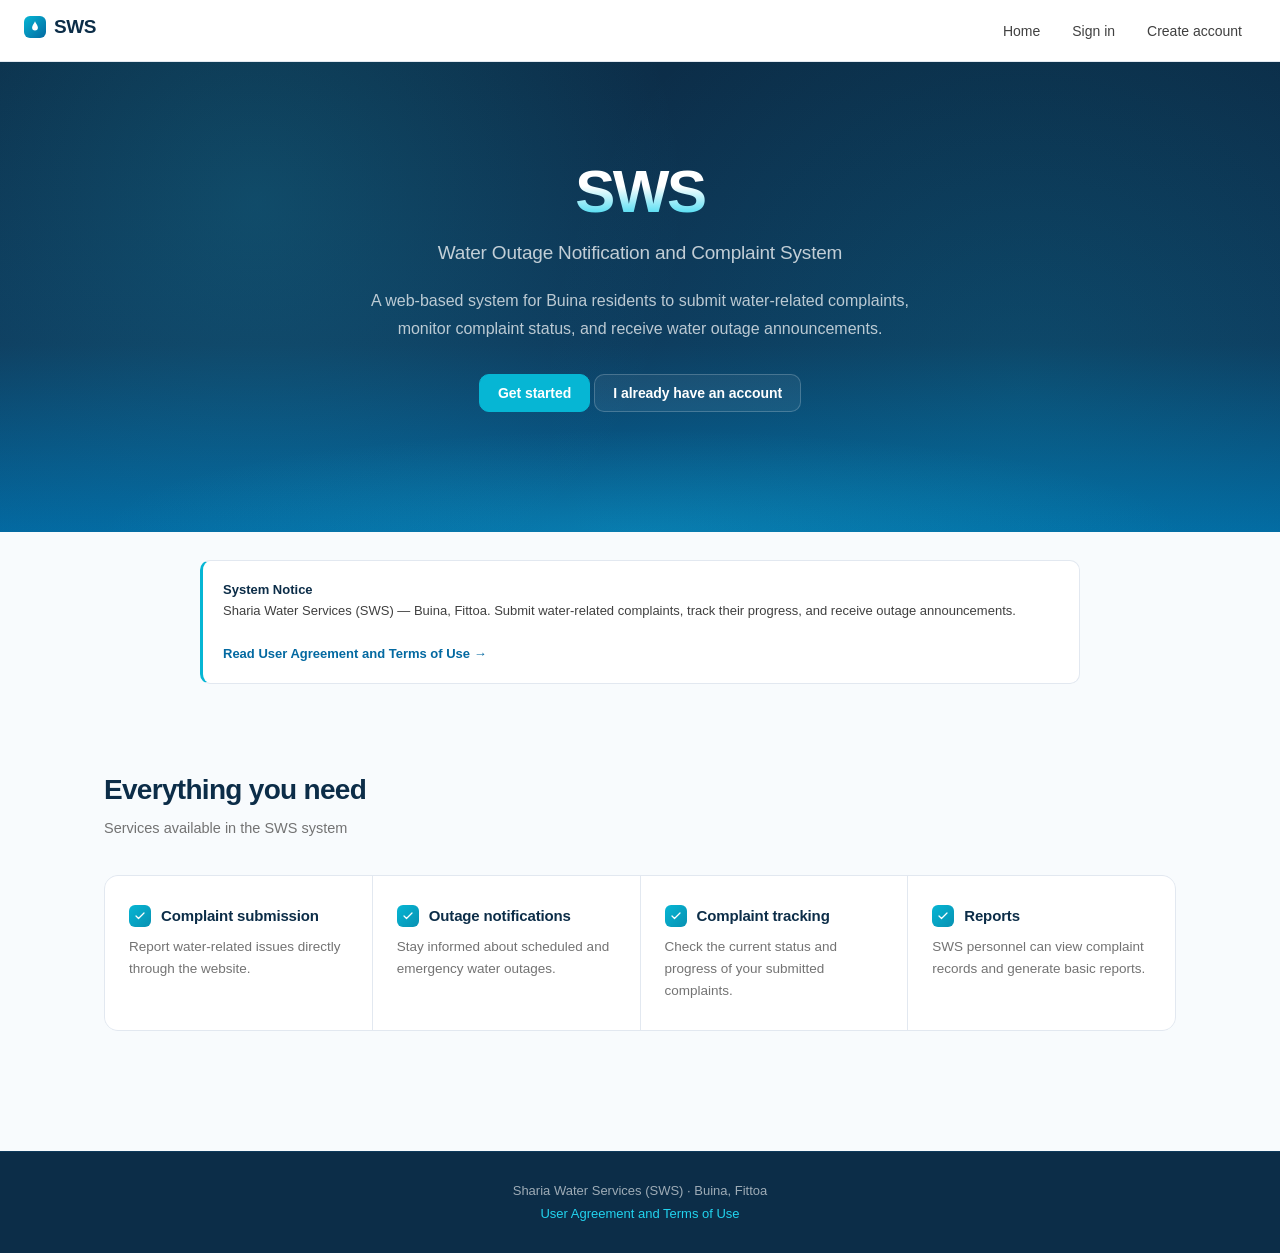
==== admin.html @ 7fb1dae9 "Initial SWS project" ====
<!DOCTYPE html>
<html lang="en">
<head>
<meta charset="UTF-8">
<meta name="viewport" content="width=device-width, initial-scale=1.0, maximum-scale=5.0">
<meta name="theme-color" content="#034d7c">
<title>SWS — Admin</title>
<link href="https://cdn.jsdelivr.net/npm/bootstrap@5.3.3/dist/css/bootstrap.min.css" rel="stylesheet">
<style>
    body{background:#f4f7fa;font-family:-apple-system,BlinkMacSystemFont,'Segoe UI',Arial,sans-serif}
    .sidebar{background:#034d7c;color:#fff;padding:20px 15px}
    .sidebar button{display:block;width:100%;text-align:left;padding:12px;border:none;background:none;color:#fff;border-radius:4px;margin-bottom:5px;cursor:pointer;font-size:14px}
    .sidebar button:hover{background:#086fae}
    .page{display:none}.page.active{display:block}
    .notification{border-left:4px solid #006bb3;background:#f5faff;padding:15px;margin-bottom:10px;border-radius:4px}
    .status{padding:5px 9px;border-radius:12px;font-size:12px;display:inline-block}
    .pending{background:#fff1c7;color:#8a6800}
    .progress{background:#dceffc;color:#006bb3}
    .resolved{background:#dff2e4;color:#18723a}
    .stat-box strong{font-size:26px;color:#006bb3}
    .profile-header{display:flex;align-items:center;gap:20px;padding:25px;background:linear-gradient(135deg,#034d7c,#086fae);color:#fff;border-radius:8px;margin-bottom:20px;flex-wrap:wrap}
    .profile-avatar{width:80px;height:80px;border-radius:50%;background:#fff;color:#034d7c;display:flex;align-items:center;justify-content:center;font-size:32px;font-weight:bold;flex-shrink:0}
    .profile-info h2{font-size:22px;margin-bottom:4px}
    .profile-info p{font-size:13.5px;opacity:0.9;margin:0}
    .role-badge{display:inline-block;margin-top:8px;padding:4px 12px;background:rgba(255,255,255,0.2);border-radius:12px;font-size:11.5px;text-transform:uppercase;letter-spacing:1px}
    .table-wrap{width:100%;overflow-x:auto;-webkit-overflow-scrolling:touch}
    table{width:100%;border-collapse:collapse;font-size:13.5px;min-width:700px}
    table thead{background:#f1f6fa}
    table th,table td{padding:11px 12px;text-align:left;border-bottom:1px solid #e6eef5;white-space:nowrap}
    table th{color:#034d7c;font-weight:600;font-size:12.5px;text-transform:uppercase}

    @media (max-width: 768px) {
        .sidebar{padding:15px}
        .sidebar h3{width:100%;margin-bottom:10px}
        .sidebar button{width:auto;flex:1 1 auto;min-width:110px;text-align:center;padding:10px;font-size:12.5px;background:rgba(255,255,255,0.08);display:inline-block;margin-right:4px}
        .stat-box strong{font-size:22px}
        .profile-header{padding:18px;gap:15px}
        .profile-avatar{width:65px;height:65px;font-size:26px}
    }
    @media (max-width: 500px) {
        .sidebar button{min-width:100%;text-align:left}
        .profile-header{flex-direction:column;text-align:center}
    }
</style>
</head>
<body>
<div class="d-flex flex-column flex-md-row">
    <aside class="sidebar" style="flex-shrink:0;width:230px;">
        <h3 class="h5 mb-3">SWS Admin</h3>
        <button onclick="nav('dashboard')">Dashboard</button>
        <button onclick="nav('complaints')">Manage Complaints</button>
        <button onclick="nav('announce')">Post Announcement</button>
        <button onclick="nav('announcements')">All Announcements</button>
        <button onclick="nav('profile')">Profile</button>
        <button onclick="logout()">Logout</button>
    </aside>
    <main class="flex-grow-1 p-3 p-md-4">
        <section id="dashboard" class="page active">
            <h2 class="h4 text-primary mb-4">Admin Dashboard</h2>
            <div class="row g-3 mb-4" id="statsRow"></div>
            <div class="card p-3">
                <h5 class="text-primary">Welcome, <span id="adminName"></span></h5>
                <p class="text-muted mb-0">You can manage complaints and post outage announcements.</p>
            </div>
        </section>
        <section id="complaints" class="page">
            <h2 class="h4 text-primary mb-3">Manage Complaints</h2>
            <div class="card p-3">
                <div class="table-wrap">
                    <table class="table table-hover align-middle">
                        <thead class="table-light"><tr><th>Ref</th><th>Resident</th><th>Issue</th><th>Location</th><th>Status</th><th>Action</th></tr></thead>
                        <tbody id="adminComplaints"></tbody>
                    </table>
                </div>
            </div>
        </section>
        <section id="announce" class="page">
            <div class="card shadow-sm" style="max-width:520px">
                <div class="card-body p-3 p-md-4">
                    <h2 class="h4 text-primary mb-4">Post Announcement</h2>
                    <div class="mb-3"><label class="form-label fw-bold">Title</label><input type="text" id="annTitle" class="form-control"></div>
                    <div class="mb-3"><label class="form-label fw-bold">Message</label><textarea id="annMessage" class="form-control" rows="4"></textarea></div>
                    <div class="mb-3"><label class="form-label fw-bold">Type</label>
                        <select id="annType" class="form-select">
                            <option value="General">General</option>
                            <option value="Scheduled">Scheduled</option>
                            <option value="Emergency">Emergency</option>
                        </select></div>
                    <button class="btn btn-primary w-100" onclick="postAnnouncement()">Post &amp; Broadcast SMS</button>
                </div>
            </div>
        </section>
        <section id="announcements" class="page">
            <h2 class="h4 text-primary mb-3">All Announcements</h2>
            <div class="card p-3" id="adminAnnList"></div>
        </section>
        <section id="profile" class="page">
            <h2 class="h4 text-primary mb-4">My Profile</h2>

            <div class="profile-header">
                <div class="profile-avatar" id="profAvatar">?</div>
                <div class="profile-info">
                    <h2 id="profName">—</h2>
                    <p id="profEmail">—</p>
                    <span class="role-badge" id="profRole">—</span>
                </div>
            </div>

            <div class="row g-3">
                <div class="col-md-6">
                    <div class="card p-3">
                        <h5 class="text-primary mb-3">📋 Account Details</h5>
                        <div class="d-flex justify-content-between border-bottom py-2"><strong>Full Name</strong><span id="profileName">—</span></div>
                        <div class="d-flex justify-content-between border-bottom py-2"><strong>Email</strong><span id="profileEmail">—</span></div>
                        <div class="d-flex justify-content-between border-bottom py-2"><strong>Phone</strong><span id="profilePhone">—</span></div>
                        <div class="d-flex justify-content-between border-bottom py-2"><strong>Address</strong><span id="profileAddress">—</span></div>
                        <div class="d-flex justify-content-between py-2"><strong>Member Since</strong><span id="profJoined">—</span></div>
                    </div>
                </div>

                <div class="col-md-6">
                    <div class="card p-3">
                        <h5 class="text-primary mb-3">✏️ Edit Profile</h5>
                        <form onsubmit="saveProfile(event)">
                            <div class="mb-3"><label class="form-label fw-bold">Full Name</label><input type="text" id="profEditName" class="form-control" required></div>
                            <div class="mb-3"><label class="form-label fw-bold">Phone Number</label><input type="tel" id="profEditPhone" class="form-control" inputmode="numeric" maxlength="11" required></div>
                            <div class="mb-3"><label class="form-label fw-bold">Address</label><input type="text" id="profEditAddress" class="form-control" required></div>
                            <button type="submit" class="btn btn-primary w-100">Save Changes</button>
                        </form>
                    </div>
                </div>

                <div class="col-12">
                    <div class="card p-3">
                        <h5 class="text-primary mb-3">🔒 Change Password</h5>
                        <form onsubmit="changePassword(event)">
                            <div class="mb-3"><label class="form-label fw-bold">Current Password</label><input type="password" id="profCurrentPass" class="form-control" autocomplete="current-password" required></div>
                            <div class="mb-3"><label class="form-label fw-bold">New Password</label><input type="password" id="profNewPass" class="form-control" autocomplete="new-password" minlength="6" required></div>
                            <div class="mb-3"><label class="form-label fw-bold">Confirm New Password</label><input type="password" id="profConfirmPass" class="form-control" autocomplete="new-password" minlength="6" required></div>
                            <button type="submit" class="btn btn-primary">Change Password</button>
                        </form>
                    </div>
                </div>
            </div>
        </section>
    </main>
</div>
<script src="assets/app.js"></script>
<script>
    const user = JSON.parse(sessionStorage.getItem('sws_user') || 'null');
    if (!user || (user.role !== 'admin' && user.role !== 'superadmin')) {
        alert('Please login as admin.'); location.href = 'index.html';
    } else {
        document.getElementById('adminName').textContent = user.full_name;
        loadAdminStats(); loadAdminComplaints(); loadAdminAnnouncements();
    }
</script>
</body>
</html>
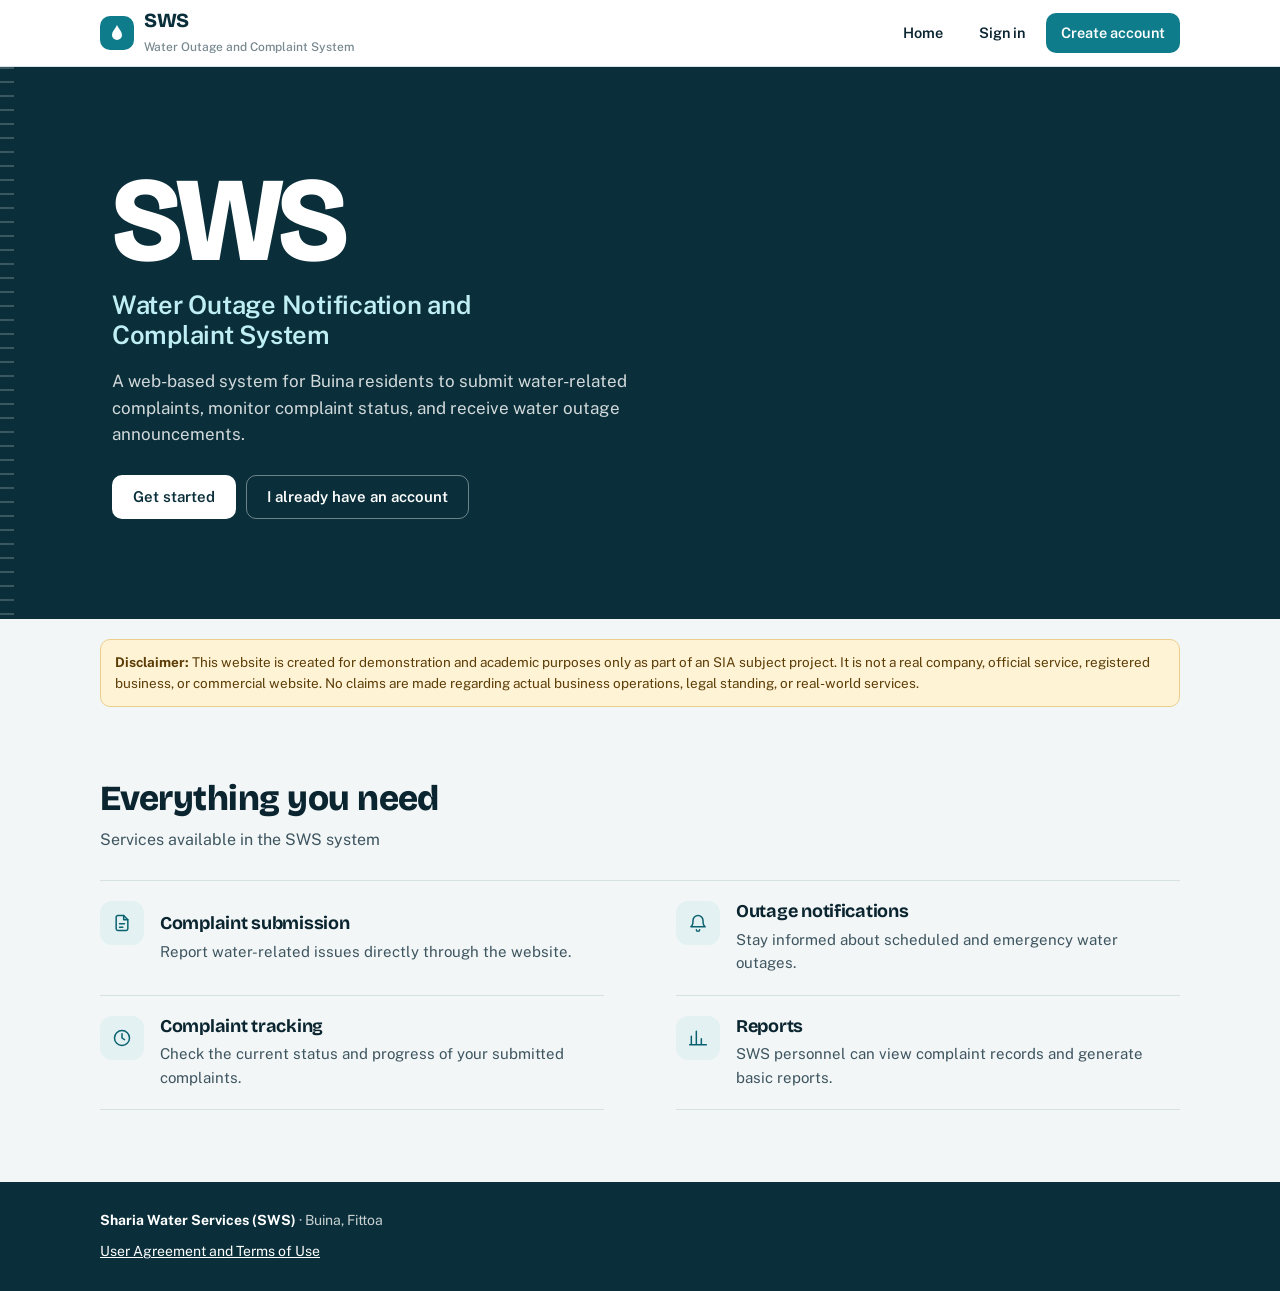
==== commit bd917fef: "New responsive UI" ====
--- a/admin.html
+++ b/admin.html
@@ -2,100 +2,71 @@
 <html lang="en">
 <head>
 <meta charset="UTF-8">
-<meta name="viewport" content="width=device-width, initial-scale=1.0, maximum-scale=5.0">
-<meta name="theme-color" content="#034d7c">
+<meta name="viewport" content="width=device-width, initial-scale=1.0, viewport-fit=cover">
+<meta name="theme-color" content="#0a2f3a">
 <title>SWS — Admin</title>
-<link href="https://cdn.jsdelivr.net/npm/bootstrap@5.3.3/dist/css/bootstrap.min.css" rel="stylesheet">
-<style>
-    body{background:#f4f7fa;font-family:-apple-system,BlinkMacSystemFont,'Segoe UI',Arial,sans-serif}
-    .sidebar{background:#034d7c;color:#fff;padding:20px 15px}
-    .sidebar button{display:block;width:100%;text-align:left;padding:12px;border:none;background:none;color:#fff;border-radius:4px;margin-bottom:5px;cursor:pointer;font-size:14px}
-    .sidebar button:hover{background:#086fae}
-    .page{display:none}.page.active{display:block}
-    .notification{border-left:4px solid #006bb3;background:#f5faff;padding:15px;margin-bottom:10px;border-radius:4px}
-    .status{padding:5px 9px;border-radius:12px;font-size:12px;display:inline-block}
-    .pending{background:#fff1c7;color:#8a6800}
-    .progress{background:#dceffc;color:#006bb3}
-    .resolved{background:#dff2e4;color:#18723a}
-    .stat-box strong{font-size:26px;color:#006bb3}
-    .profile-header{display:flex;align-items:center;gap:20px;padding:25px;background:linear-gradient(135deg,#034d7c,#086fae);color:#fff;border-radius:8px;margin-bottom:20px;flex-wrap:wrap}
-    .profile-avatar{width:80px;height:80px;border-radius:50%;background:#fff;color:#034d7c;display:flex;align-items:center;justify-content:center;font-size:32px;font-weight:bold;flex-shrink:0}
-    .profile-info h2{font-size:22px;margin-bottom:4px}
-    .profile-info p{font-size:13.5px;opacity:0.9;margin:0}
-    .role-badge{display:inline-block;margin-top:8px;padding:4px 12px;background:rgba(255,255,255,0.2);border-radius:12px;font-size:11.5px;text-transform:uppercase;letter-spacing:1px}
-    .table-wrap{width:100%;overflow-x:auto;-webkit-overflow-scrolling:touch}
-    table{width:100%;border-collapse:collapse;font-size:13.5px;min-width:700px}
-    table thead{background:#f1f6fa}
-    table th,table td{padding:11px 12px;text-align:left;border-bottom:1px solid #e6eef5;white-space:nowrap}
-    table th{color:#034d7c;font-weight:600;font-size:12.5px;text-transform:uppercase}
-
-    @media (max-width: 768px) {
-        .sidebar{padding:15px}
-        .sidebar h3{width:100%;margin-bottom:10px}
-        .sidebar button{width:auto;flex:1 1 auto;min-width:110px;text-align:center;padding:10px;font-size:12.5px;background:rgba(255,255,255,0.08);display:inline-block;margin-right:4px}
-        .stat-box strong{font-size:22px}
-        .profile-header{padding:18px;gap:15px}
-        .profile-avatar{width:65px;height:65px;font-size:26px}
-    }
-    @media (max-width: 500px) {
-        .sidebar button{min-width:100%;text-align:left}
-        .profile-header{flex-direction:column;text-align:center}
-    }
-</style>
+<link rel="preconnect" href="https://fonts.googleapis.com">
+<link rel="preconnect" href="https://fonts.gstatic.com" crossorigin>
+<link href="https://fonts.googleapis.com/css2?family=Bricolage+Grotesque:opsz,wght@12..96,700;12..96,800&family=Public+Sans:wght@400;500;600;700&display=swap" rel="stylesheet">
+<link rel="stylesheet" href="css/styles.css">
 </head>
 <body>
-<div class="d-flex flex-column flex-md-row">
-    <aside class="sidebar" style="flex-shrink:0;width:230px;">
-        <h3 class="h5 mb-3">SWS Admin</h3>
-        <button onclick="nav('dashboard')">Dashboard</button>
-        <button onclick="nav('complaints')">Manage Complaints</button>
-        <button onclick="nav('announce')">Post Announcement</button>
-        <button onclick="nav('announcements')">All Announcements</button>
-        <button onclick="nav('profile')">Profile</button>
-        <button onclick="logout()">Logout</button>
+<div class="app dashboard">
+    <header class="topbar">
+        <span class="brand"><span class="brand-mark"><svg viewBox="0 0 24 24" aria-hidden="true"><path d="M12 2.5c-1.2 3.4-6 7.6-6 12a6 6 0 0 0 12 0c0-4.4-4.8-8.6-6-12z"/></svg></span><span><span class="brand-name">SWS</span><span class="brand-sub">Admin</span></span></span>
+        <button class="btn btn-ghost-on-dark" onclick="logout()">Logout</button>
+    </header>
+    <aside class="sidebar">
+        <span class="brand"><span class="brand-mark"><svg viewBox="0 0 24 24" aria-hidden="true"><path d="M12 2.5c-1.2 3.4-6 7.6-6 12a6 6 0 0 0 12 0c0-4.4-4.8-8.6-6-12z"/></svg></span><span><span class="brand-name">SWS</span><span class="brand-sub">Admin</span></span></span>
+        <nav aria-label="Admin navigation">
+            <button data-nav="dashboard" onclick="nav('dashboard')" class="active" aria-current="page"><svg class="i" viewBox="0 0 24 24" aria-hidden="true"><path d="M3 11l9-8 9 8"/><path d="M5 10v10h5v-6h4v6h5V10"/></svg><span class="lbl-long">Dashboard</span></button>
+            <button data-nav="complaints" onclick="nav('complaints')"><svg class="i" viewBox="0 0 24 24" aria-hidden="true"><path d="M8 6h13M8 12h13M8 18h13M3.5 6h.01M3.5 12h.01M3.5 18h.01"/></svg><span class="lbl-long">Manage Complaints</span></button>
+            <button data-nav="announce" onclick="nav('announce')"><svg class="i" viewBox="0 0 24 24" aria-hidden="true"><path d="M3 10v4a1 1 0 0 0 1 1h3l8 4V5L7 9H4a1 1 0 0 0-1 1z"/><path d="M19 9a4 4 0 0 1 0 6"/></svg><span class="lbl-long">Post Announcement</span></button>
+            <button data-nav="announcements" onclick="nav('announcements')"><svg class="i" viewBox="0 0 24 24" aria-hidden="true"><path d="M6 9a6 6 0 1 1 12 0c0 6 2.5 7.5 2.5 7.5h-17S6 15 6 9z"/><path d="M10 20a2 2 0 0 0 4 0"/></svg><span class="lbl-long">All Announcements</span></button>
+            <button data-nav="profile" onclick="nav('profile')"><svg class="i" viewBox="0 0 24 24" aria-hidden="true"><circle cx="12" cy="8" r="4"/><path d="M4 21c0-4.4 3.6-7 8-7s8 2.6 8 7"/></svg><span class="lbl-long">Profile</span></button>
+        </nav>
+        <button class="nav-logout" onclick="logout()"><svg class="i" viewBox="0 0 24 24" aria-hidden="true"><path d="M9 21H5a2 2 0 0 1-2-2V5a2 2 0 0 1 2-2h4M16 17l5-5-5-5M21 12H9"/></svg><span>Logout</span></button>
     </aside>
-    <main class="flex-grow-1 p-3 p-md-4">
+    <main class="main">
         <section id="dashboard" class="page active">
-            <h2 class="h4 text-primary mb-4">Admin Dashboard</h2>
-            <div class="row g-3 mb-4" id="statsRow"></div>
-            <div class="card p-3">
-                <h5 class="text-primary">Welcome, <span id="adminName"></span></h5>
-                <p class="text-muted mb-0">You can manage complaints and post outage announcements.</p>
+            <h2 class="page-title">Admin Dashboard</h2>
+            <div id="statsRow"></div>
+            <div class="panel">
+                <h3 class="panel-title">Welcome, <span id="adminName"></span></h3>
+                <p class="text-muted">You can manage complaints and post outage announcements.</p>
             </div>
         </section>
         <section id="complaints" class="page">
-            <h2 class="h4 text-primary mb-3">Manage Complaints</h2>
-            <div class="card p-3">
+            <h2 class="page-title">Manage Complaints</h2>
+            <div class="panel panel-flush">
                 <div class="table-wrap">
-                    <table class="table table-hover align-middle">
-                        <thead class="table-light"><tr><th>Ref</th><th>Resident</th><th>Issue</th><th>Location</th><th>Status</th><th>Action</th></tr></thead>
+                    <table>
+                        <thead><tr><th>Ref</th><th>Resident</th><th>Issue</th><th>Location</th><th>Status</th><th>Action</th></tr></thead>
                         <tbody id="adminComplaints"></tbody>
                     </table>
                 </div>
             </div>
         </section>
         <section id="announce" class="page">
-            <div class="card shadow-sm" style="max-width:520px">
-                <div class="card-body p-3 p-md-4">
-                    <h2 class="h4 text-primary mb-4">Post Announcement</h2>
-                    <div class="mb-3"><label class="form-label fw-bold">Title</label><input type="text" id="annTitle" class="form-control"></div>
-                    <div class="mb-3"><label class="form-label fw-bold">Message</label><textarea id="annMessage" class="form-control" rows="4"></textarea></div>
-                    <div class="mb-3"><label class="form-label fw-bold">Type</label>
+            <div class="panel panel-form">
+                    <h2 class="page-title">Post Announcement</h2>
+                    <div class="field"><label for="annTitle">Title</label><input type="text" id="annTitle" class="form-control"></div>
+                    <div class="field"><label for="annMessage">Message</label><textarea id="annMessage" class="form-control" rows="4"></textarea></div>
+                    <div class="field"><label for="annType">Type</label>
                         <select id="annType" class="form-select">
                             <option value="General">General</option>
                             <option value="Scheduled">Scheduled</option>
                             <option value="Emergency">Emergency</option>
                         </select></div>
-                    <button class="btn btn-primary w-100" onclick="postAnnouncement()">Post &amp; Broadcast SMS</button>
+                    <button class="btn btn-block" onclick="postAnnouncement()">Post &amp; Broadcast SMS</button>
                 </div>
-            </div>
         </section>
         <section id="announcements" class="page">
-            <h2 class="h4 text-primary mb-3">All Announcements</h2>
-            <div class="card p-3" id="adminAnnList"></div>
+            <h2 class="page-title">All Announcements</h2>
+            <div class="panel" id="adminAnnList"></div>
         </section>
         <section id="profile" class="page">
-            <h2 class="h4 text-primary mb-4">My Profile</h2>
+            <h2 class="page-title">My Profile</h2>
 
             <div class="profile-header">
                 <div class="profile-avatar" id="profAvatar">?</div>
@@ -106,38 +77,38 @@
                 </div>
             </div>
 
-            <div class="row g-3">
-                <div class="col-md-6">
-                    <div class="card p-3">
-                        <h5 class="text-primary mb-3">📋 Account Details</h5>
-                        <div class="d-flex justify-content-between border-bottom py-2"><strong>Full Name</strong><span id="profileName">—</span></div>
-                        <div class="d-flex justify-content-between border-bottom py-2"><strong>Email</strong><span id="profileEmail">—</span></div>
-                        <div class="d-flex justify-content-between border-bottom py-2"><strong>Phone</strong><span id="profilePhone">—</span></div>
-                        <div class="d-flex justify-content-between border-bottom py-2"><strong>Address</strong><span id="profileAddress">—</span></div>
-                        <div class="d-flex justify-content-between py-2"><strong>Member Since</strong><span id="profJoined">—</span></div>
+            <div class="grid two">
+                <div>
+                    <div class="panel">
+                        <h3 class="panel-title">Account Details</h3>
+                        <div class="kv"><strong>Full Name</strong><span id="profileName">—</span></div>
+                        <div class="kv"><strong>Email</strong><span id="profileEmail">—</span></div>
+                        <div class="kv"><strong>Phone</strong><span id="profilePhone">—</span></div>
+                        <div class="kv"><strong>Address</strong><span id="profileAddress">—</span></div>
+                        <div class="kv"><strong>Member Since</strong><span id="profJoined">—</span></div>
                     </div>
                 </div>
 
-                <div class="col-md-6">
-                    <div class="card p-3">
-                        <h5 class="text-primary mb-3">✏️ Edit Profile</h5>
+                <div>
+                    <div class="panel">
+                        <h3 class="panel-title">Edit Profile</h3>
                         <form onsubmit="saveProfile(event)">
-                            <div class="mb-3"><label class="form-label fw-bold">Full Name</label><input type="text" id="profEditName" class="form-control" required></div>
-                            <div class="mb-3"><label class="form-label fw-bold">Phone Number</label><input type="tel" id="profEditPhone" class="form-control" inputmode="numeric" maxlength="11" required></div>
-                            <div class="mb-3"><label class="form-label fw-bold">Address</label><input type="text" id="profEditAddress" class="form-control" required></div>
-                            <button type="submit" class="btn btn-primary w-100">Save Changes</button>
+                            <div class="field"><label for="profEditName">Full Name</label><input type="text" id="profEditName" class="form-control" required></div>
+                            <div class="field"><label for="profEditPhone">Phone Number</label><input type="tel" id="profEditPhone" class="form-control" inputmode="numeric" maxlength="11" required></div>
+                            <div class="field"><label for="profEditAddress">Address</label><input type="text" id="profEditAddress" class="form-control" required></div>
+                            <button type="submit" class="btn btn-block">Save Changes</button>
                         </form>
                     </div>
                 </div>
 
-                <div class="col-12">
-                    <div class="card p-3">
-                        <h5 class="text-primary mb-3">🔒 Change Password</h5>
+                <div class="span-all">
+                    <div class="panel">
+                        <h3 class="panel-title">Change Password</h3>
                         <form onsubmit="changePassword(event)">
-                            <div class="mb-3"><label class="form-label fw-bold">Current Password</label><input type="password" id="profCurrentPass" class="form-control" autocomplete="current-password" required></div>
-                            <div class="mb-3"><label class="form-label fw-bold">New Password</label><input type="password" id="profNewPass" class="form-control" autocomplete="new-password" minlength="6" required></div>
-                            <div class="mb-3"><label class="form-label fw-bold">Confirm New Password</label><input type="password" id="profConfirmPass" class="form-control" autocomplete="new-password" minlength="6" required></div>
-                            <button type="submit" class="btn btn-primary">Change Password</button>
+                            <div class="field"><label for="profCurrentPass">Current Password</label><input type="password" id="profCurrentPass" class="form-control" autocomplete="current-password" required></div>
+                            <div class="field"><label for="profNewPass">New Password</label><input type="password" id="profNewPass" class="form-control" autocomplete="new-password" minlength="6" required></div>
+                            <div class="field"><label for="profConfirmPass">Confirm New Password</label><input type="password" id="profConfirmPass" class="form-control" autocomplete="new-password" minlength="6" required></div>
+                            <button type="submit" class="btn">Change Password</button>
                         </form>
                     </div>
                 </div>
--- a/css/styles.css
+++ b/css/styles.css
@@ -0,0 +1,608 @@
+/* ============================================================
+   SWS — Sharia Water Services
+   One stylesheet for every page (public, auth, dashboards).
+   Mobile-first. Breakpoints: 600px (tablet) · 900px (desktop).
+   ============================================================ */
+
+:root {
+    /* Colour */
+    --reservoir: #0a2f3a;      /* deepest teal: sidebar, brand panels */
+    --reservoir-2: #11424f;
+    --tide: #0e7c8a;           /* primary action */
+    --tide-dark: #0a6270;
+    --tide-soft: #e3f1f2;
+    --paper: #f2f6f6;          /* page background */
+    --surface: #ffffff;
+    --ink: #0b2530;            /* body text */
+    --ink-2: #3e5560;
+    --ink-3: #5f7580;
+    --line: #d5e1e3;
+    --line-2: #e8eff0;
+
+    --signal: #b7791f;         /* amber: outage / attention */
+    --signal-soft: #fff3d6;
+    --danger: #b42318;
+    --danger-soft: #fdeceb;
+    --ok: #1d7a4b;
+    --ok-soft: #e3f4ea;
+    --info: #0e6f9a;
+    --info-soft: #e1f1f9;
+
+    /* Type */
+    --font-display: "Bricolage Grotesque", "Segoe UI", system-ui, sans-serif;
+    --font-body: "Public Sans", system-ui, -apple-system, "Segoe UI", Roboto, Arial, sans-serif;
+
+    /* Shape */
+    --r-sm: 6px;
+    --r: 10px;
+    --r-lg: 16px;
+    --shadow: 0 1px 2px rgba(10, 47, 58, .06), 0 6px 20px -8px rgba(10, 47, 58, .12);
+    --shadow-lg: 0 24px 48px -16px rgba(10, 47, 58, .28);
+
+    --gutter: 16px;
+    --sidebar-w: 248px;
+    --bottom-bar-h: 64px;
+    --focus: 0 0 0 3px rgba(14, 124, 138, .35);
+}
+
+*, *::before, *::after { box-sizing: border-box; }
+* { margin: 0; padding: 0; -webkit-tap-highlight-color: transparent; }
+
+html { -webkit-text-size-adjust: 100%; scroll-behavior: smooth; }
+
+body {
+    font-family: var(--font-body);
+    font-size: 16px;
+    line-height: 1.55;
+    color: var(--ink);
+    background: var(--paper);
+    min-height: 100vh;
+    min-height: 100dvh;
+    overflow-x: hidden;
+    -webkit-font-smoothing: antialiased;
+}
+
+img, svg, video, canvas { max-width: 100%; height: auto; }
+svg.i { width: 20px; height: 20px; flex: none; fill: none; stroke: currentColor; stroke-width: 1.8; stroke-linecap: round; stroke-linejoin: round; height: 20px; }
+button, input, select, textarea { font: inherit; color: inherit; }
+button { cursor: pointer; }
+a { color: var(--tide-dark); }
+h1, h2, h3, h4, h5, h6 { font-family: var(--font-display); line-height: 1.15; letter-spacing: -0.015em; color: var(--ink); }
+table, .num { font-variant-numeric: tabular-nums; }
+::selection { background: var(--tide); color: #fff; }
+
+:focus-visible { outline: 2px solid var(--tide); outline-offset: 2px; }
+.sidebar :focus-visible, .auth-brand :focus-visible, .site-footer :focus-visible { outline-color: #8fe0e8; }
+
+.visually-hidden { position: absolute; width: 1px; height: 1px; overflow: hidden; clip: rect(0 0 0 0); white-space: nowrap; }
+.text-muted { color: var(--ink-3); }
+.text-center { text-align: center; }
+.page { display: none; }
+.page.active { display: block; }
+
+/* ============================================================
+   BRAND MARK
+   ============================================================ */
+.brand { display: inline-flex; align-items: center; gap: 10px; text-decoration: none; color: inherit; min-width: 0; }
+.brand-mark {
+    width: 34px; height: 34px; border-radius: 10px; flex: none;
+    background: var(--tide); color: #fff;
+    display: grid; place-items: center;
+}
+.brand-mark svg { width: 20px; height: 20px; fill: currentColor; }
+.brand-name { font-family: var(--font-display); font-weight: 800; font-size: 20px; letter-spacing: -.02em; line-height: 1; }
+.brand-sub { display: block; font-family: var(--font-body); font-weight: 500; font-size: 12px; letter-spacing: 0; opacity: .7; margin-top: 3px; }
+
+/* ============================================================
+   BUTTONS
+   ============================================================ */
+.btn {
+    display: inline-flex; align-items: center; justify-content: center; gap: 8px;
+    min-height: 44px; padding: 10px 20px;
+    border: 1px solid transparent; border-radius: var(--r);
+    font-weight: 600; font-size: 15px; line-height: 1.2; text-decoration: none;
+    background: var(--tide); color: #fff;
+    transition: background-color .15s, border-color .15s, color .15s, transform .1s;
+}
+.btn:hover:not(:disabled) { background: var(--tide-dark); }
+.btn:active:not(:disabled) { transform: translateY(1px); }
+.btn:focus-visible { outline: none; box-shadow: var(--focus); }
+.btn:disabled { opacity: .6; cursor: not-allowed; }
+.btn-primary, .btn-blue { background: var(--tide); color: #fff; }
+.btn-block, .w-100 { width: 100%; }
+.btn-ghost { background: transparent; color: var(--tide-dark); border-color: var(--line); }
+.btn-ghost:hover:not(:disabled) { background: var(--tide-soft); border-color: var(--tide); }
+.btn-quiet { background: var(--paper); color: var(--ink); border-color: var(--line); }
+.btn-quiet:hover:not(:disabled) { background: var(--line-2); }
+.btn-danger { background: var(--danger-soft); color: var(--danger); border-color: #f2c4c0; }
+.btn-danger:hover:not(:disabled) { background: #fadbd8; }
+.btn-warn { background: var(--signal-soft); color: #7a4f08; border-color: #ecce8c; }
+.btn-warn:hover:not(:disabled) { background: #ffe9b3; }
+.btn-sm { min-height: 36px; padding: 6px 12px; font-size: 13.5px; }
+.btn-on-dark { background: #fff; color: var(--reservoir); }
+.btn-on-dark:hover:not(:disabled) { background: var(--tide-soft); }
+.btn-ghost-on-dark { background: transparent; color: #fff; border-color: rgba(255,255,255,.4); }
+.btn-ghost-on-dark:hover:not(:disabled) { background: rgba(255,255,255,.12); }
+
+/* ============================================================
+   FORMS
+   ============================================================ */
+.form-group, .field { margin-bottom: 16px; }
+.form-group label, .field label, .form-label {
+    display: block; margin-bottom: 6px;
+    font-size: 14px; font-weight: 600; color: var(--ink);
+}
+.form-group input:not([type="checkbox"]), .form-group select, .form-group textarea,
+.form-control, .form-select {
+    display: block; width: 100%; min-height: 46px;
+    padding: 10px 14px;
+    font-size: 16px;   /* 16px prevents iOS zoom on focus */
+    color: var(--ink); background: var(--surface);
+    border: 1px solid #b9cacd; border-radius: var(--r);
+    transition: border-color .15s, box-shadow .15s;
+    appearance: none; -webkit-appearance: none;
+}
+textarea.form-control, .form-group textarea { min-height: 110px; resize: vertical; }
+.form-select, .form-group select {
+    padding-right: 40px;
+    background-image: url("data:image/svg+xml;utf8,<svg xmlns='http://www.w3.org/2000/svg' viewBox='0 0 20 20' fill='none' stroke='%235f7580' stroke-width='2' stroke-linecap='round' stroke-linejoin='round'><path d='M5 7.5l5 5 5-5'/></svg>");
+    background-repeat: no-repeat; background-position: right 12px center; background-size: 18px;
+}
+.form-control::placeholder, .form-group input::placeholder { color: #8aa0a8; }
+.form-control:hover, .form-select:hover, .form-group input:hover:not(:focus):not([type="checkbox"]) { border-color: var(--tide); }
+.form-control:focus, .form-select:focus, .form-group input:focus:not([type="checkbox"]), .form-group select:focus, .form-group textarea:focus {
+    outline: none; border-color: var(--tide); box-shadow: var(--focus);
+}
+.form-select-sm { display: inline-block; min-height: 36px; padding: 6px 34px 6px 10px; font-size: 14px; width: auto; min-width: 140px; vertical-align: middle; }
+.field-hint { display: block; margin-top: 6px; font-size: 13px; color: var(--ink-3); }
+.form-row { display: grid; grid-template-columns: 1fr; gap: 0 14px; }
+
+.password-wrap { position: relative; }
+.password-wrap input { padding-right: 76px !important; }
+.show-password {
+    position: absolute; right: 6px; top: 50%; transform: translateY(-50%);
+    min-height: 34px; padding: 0 12px; border: 0; border-radius: var(--r-sm);
+    background: transparent; color: var(--tide-dark); font-size: 13.5px; font-weight: 600;
+}
+.show-password:hover { background: var(--tide-soft); }
+
+.checkbox-group { display: flex; align-items: flex-start; gap: 12px; }
+.checkbox-group label { margin: 0; font-weight: 400; font-size: 14.5px; line-height: 1.5; color: var(--ink-2); }
+input[type="checkbox"] {
+    appearance: none; -webkit-appearance: none; flex: none;
+    width: 22px; height: 22px; margin-top: 1px;
+    border: 1.5px solid #8fa7ad; border-radius: 6px; background: #fff;
+    display: grid; place-items: center; cursor: pointer;
+    transition: background-color .15s, border-color .15s;
+}
+input[type="checkbox"]:hover { border-color: var(--tide); }
+input[type="checkbox"]:focus-visible { outline: none; box-shadow: var(--focus); }
+input[type="checkbox"]:checked {
+    background: var(--tide) url("data:image/svg+xml;utf8,<svg xmlns='http://www.w3.org/2000/svg' viewBox='0 0 20 20' fill='none' stroke='white' stroke-width='3' stroke-linecap='round' stroke-linejoin='round'><path d='M4.5 10.5l3.5 3.5 7.5-8'/></svg>") center / 14px no-repeat;
+    border-color: var(--tide);
+}
+
+.message { display: none; padding: 12px 14px; margin-bottom: 18px; border-radius: var(--r); font-size: 14.5px; font-weight: 500; border: 1px solid transparent; }
+.message.error { display: block; background: var(--danger-soft); color: var(--danger); border-color: #f2c4c0; }
+.message.success { display: block; background: var(--ok-soft); color: var(--ok); border-color: #b5e0c8; }
+
+/* ============================================================
+   PUBLIC SITE — header, hero, features, footer
+   ============================================================ */
+.site-header {
+    position: sticky; top: 0; z-index: 50;
+    background: rgba(255,255,255,.94); backdrop-filter: blur(8px);
+    border-bottom: 1px solid var(--line);
+}
+.site-header .inner {
+    max-width: 1160px; margin: 0 auto; padding: 10px var(--gutter);
+    display: flex; align-items: center; justify-content: space-between; gap: 12px; min-height: 64px;
+}
+.site-header .brand-name { color: var(--reservoir); }
+.site-header .brand-sub { display: none; color: var(--ink-2); }
+.site-nav { display: flex; align-items: center; gap: 6px; }
+.site-nav .btn { min-height: 40px; padding: 8px 14px; font-size: 14.5px; }
+.site-nav .nav-text { display: none; }
+.site-nav .welcome-user { font-size: 14.5px; font-weight: 600; color: var(--ink-2); display: none; margin-right: 6px; }
+.site-nav .btn-text { background: transparent; color: var(--ink); }
+.site-nav .btn-text:hover:not(:disabled) { background: var(--line-2); }
+
+.hero { background: var(--reservoir); color: #fff; position: relative; overflow: hidden; }
+.hero::before {   /* level-gauge ticks along the left edge */
+    content: ""; position: absolute; inset: 0 auto 0 0; width: 14px;
+    background: repeating-linear-gradient(to bottom, rgba(255,255,255,.28) 0 2px, transparent 2px 14px);
+    opacity: .7;
+}
+.hero-inner {
+    max-width: 1160px; margin: 0 auto; padding: 44px var(--gutter) 48px calc(var(--gutter) + 12px);
+    display: grid; gap: 36px; align-items: center;
+}
+.hero h2 { color: #fff; font-size: clamp(2.1rem, 7.2vw, 3.7rem); font-weight: 800; line-height: 1.04; letter-spacing: -.03em; max-width: 14ch; }
+.hero-lead { margin-top: 18px; font-size: 1.0625rem; color: rgba(255,255,255,.82); max-width: 46ch; }
+.hero-actions { display: flex; flex-direction: column; gap: 10px; margin-top: 28px; }
+.hero-actions .btn { width: 100%; }
+
+.tracker {   /* the signature piece: a complaint moving through its stages */
+    background: var(--surface); color: var(--ink); border-radius: var(--r-lg);
+    padding: 22px 20px; box-shadow: var(--shadow-lg);
+}
+.tracker-head { display: flex; justify-content: space-between; align-items: baseline; gap: 12px; margin-bottom: 4px; }
+.tracker h3 { font-size: 1.125rem; }
+.tracker .ref { font-size: 13px; color: var(--ink-3); font-variant-numeric: tabular-nums; }
+.tracker-issue { font-size: 14.5px; color: var(--ink-2); margin-bottom: 18px; }
+.tracker ol { list-style: none; position: relative; display: grid; gap: 18px; }
+.tracker ol::before { content: ""; position: absolute; left: 11px; top: 12px; bottom: 12px; width: 2px; background: var(--line); }
+.tracker li { position: relative; padding-left: 40px; }
+.tracker li::before {
+    content: ""; position: absolute; left: 0; top: 1px; width: 24px; height: 24px; border-radius: 50%;
+    background: var(--surface); border: 2px solid var(--line);
+}
+.tracker li.done::before { background: var(--ok); border-color: var(--ok); background-image: url("data:image/svg+xml;utf8,<svg xmlns='http://www.w3.org/2000/svg' viewBox='0 0 20 20' fill='none' stroke='white' stroke-width='3' stroke-linecap='round' stroke-linejoin='round'><path d='M5 10.5l3.5 3.5 6.5-8'/></svg>"); background-size: 14px; background-position: center; background-repeat: no-repeat; }
+.tracker li.now::before { border-color: var(--tide); box-shadow: 0 0 0 5px var(--tide-soft); background: var(--tide); }
+.tracker li strong { display: block; font-size: 15px; }
+.tracker li span { font-size: 14px; color: var(--ink-3); }
+.tracker-note { margin-top: 18px; padding-top: 14px; border-top: 1px dashed var(--line); font-size: 13px; color: var(--ink-3); }
+
+.disclaimer { max-width: 1160px; margin: 20px auto 0; padding: 0 var(--gutter); }
+.disclaimer p {
+    background: var(--signal-soft); border: 1px solid #ecce8c; border-radius: var(--r);
+    padding: 12px 14px; font-size: 13.5px; color: #5c3d06; line-height: 1.55;
+}
+
+.section { max-width: 1160px; margin: 0 auto; padding: 48px var(--gutter) 24px; }
+.section-head { max-width: 56ch; margin-bottom: 28px; }
+.section-head h2 { font-size: clamp(1.6rem, 5vw, 2.2rem); font-weight: 800; }
+.section-head p { margin-top: 8px; color: var(--ink-2); }
+
+.services { list-style: none; display: grid; border-top: 1px solid var(--line); }
+.service { display: grid; grid-template-columns: 44px 1fr; gap: 6px 16px; padding: 20px 0; border-bottom: 1px solid var(--line); }
+.service-ico { grid-row: span 2; width: 44px; height: 44px; border-radius: 12px; background: var(--tide-soft); color: var(--tide-dark); display: grid; place-items: center; }
+.service h3 { font-size: 1.125rem; align-self: end; }
+.service p { color: var(--ink-2); font-size: 15px; max-width: 52ch; }
+
+.site-footer { margin-top: 48px; background: var(--reservoir); color: rgba(255,255,255,.78); }
+.site-footer .inner { max-width: 1160px; margin: 0 auto; padding: 28px var(--gutter); display: flex; flex-direction: column; gap: 10px; font-size: 14px; }
+.site-footer a { color: #fff; }
+.site-footer strong { color: #fff; }
+
+/* Agreement page */
+.doc { max-width: 760px; margin: 0 auto; padding: 40px var(--gutter) 24px; }
+.doc > h2 { font-size: clamp(1.7rem, 5vw, 2.4rem); font-weight: 800; }
+.doc > .lead { color: var(--ink-2); margin: 8px 0 28px; }
+.doc-body { background: var(--surface); border: 1px solid var(--line); border-radius: var(--r-lg); padding: 22px 20px; }
+.doc-body h3 { font-size: 1.0625rem; margin: 22px 0 6px; }
+.doc-body h3:first-child { margin-top: 0; }
+.doc-body p, .doc-body li { color: var(--ink-2); font-size: 15.5px; line-height: 1.7; max-width: 70ch; }
+.doc-body ul { padding-left: 22px; }
+.doc-actions { display: flex; flex-direction: column; gap: 10px; margin-top: 26px; }
+
+/* ============================================================
+   AUTH (login / register)
+   ============================================================ */
+.auth-container { min-height: 100vh; min-height: 100dvh; display: flex; align-items: stretch; background: var(--surface); }
+.auth-wrapper { width: 100%; display: grid; grid-template-columns: 1fr; align-content: start; }
+.auth-brand {
+    background: var(--reservoir); color: #fff; position: relative; overflow: hidden;
+    padding: 22px var(--gutter) 26px calc(var(--gutter) + 14px);
+}
+.auth-brand::before {
+    content: ""; position: absolute; inset: 0 auto 0 0; width: 14px;
+    background: repeating-linear-gradient(to bottom, rgba(255,255,255,.28) 0 2px, transparent 2px 14px); opacity: .7;
+}
+.auth-brand h1 { color: #fff; font-size: 1.9rem; font-weight: 800; letter-spacing: -.03em; }
+.auth-brand p { margin-top: 18px; font-size: 1rem; font-weight: 600; color: #fff; }
+.auth-brand .loc { display: block; font-size: 14px; color: rgba(255,255,255,.65); }
+.brand-footer { display: none; }
+.form-panel { padding: 28px var(--gutter) 40px; width: 100%; max-width: 520px; margin: 0 auto; }
+.form-panel h2 { font-size: 1.7rem; font-weight: 800; }
+.form-panel .subtitle { margin: 6px 0 24px; color: var(--ink-2); font-size: 15.5px; }
+.switch-link, .back-link { text-align: center; font-size: 15px; color: var(--ink-2); margin-top: 18px; }
+.switch-link a, .back-link a { font-weight: 600; color: var(--tide-dark); text-underline-offset: 3px; }
+
+/* ============================================================
+   DASHBOARD SHELL
+   Mobile: top bar + bottom tab bar.  Desktop (≥900px): fixed sidebar.
+   ============================================================ */
+.app { min-height: 100vh; min-height: 100dvh; }
+
+.topbar {
+    position: sticky; top: 0; z-index: 40;
+    display: flex; align-items: center; justify-content: space-between; gap: 12px;
+    padding: 10px var(--gutter); min-height: 58px;
+    background: var(--reservoir); color: #fff;
+}
+.topbar .brand-name { color: #fff; }
+.topbar .btn { min-height: 38px; padding: 6px 14px; font-size: 14px; }
+
+.sidebar {
+    position: fixed; left: 0; right: 0; bottom: 0; z-index: 45;
+    background: var(--reservoir); color: #fff;
+    border-top: 1px solid rgba(255,255,255,.12);
+    padding: 0 4px env(safe-area-inset-bottom);
+}
+.sidebar .brand, .sidebar .nav-logout, .sidebar .nav-label { display: none; }
+.sidebar nav { display: flex; }
+.sidebar nav button {
+    flex: 1 1 0; min-width: 0; height: var(--bottom-bar-h);
+    display: flex; flex-direction: column; align-items: center; justify-content: center; gap: 4px;
+    background: none; border: 0; color: rgba(255,255,255,.7);
+    font-size: 11.5px; font-weight: 600; line-height: 1.1; padding: 6px 2px;
+    position: relative; transition: color .15s;
+}
+.sidebar nav button .lbl-long { display: none; }
+.sidebar nav button:hover { color: #fff; }
+.sidebar nav button.active { color: #fff; }
+.sidebar nav button.active::before { content: ""; position: absolute; top: 0; left: 22%; right: 22%; height: 3px; border-radius: 0 0 3px 3px; background: #4fd1de; }
+.sidebar nav button.active svg { stroke: #4fd1de; }
+.sidebar nav button:focus-visible { outline-offset: -3px; }
+
+.main { padding: 20px var(--gutter) calc(var(--bottom-bar-h) + 28px + env(safe-area-inset-bottom)); min-width: 0; max-width: 1100px; }
+
+.page-title { font-size: clamp(1.5rem, 4.5vw, 2rem); font-weight: 800; margin-bottom: 18px; }
+.page-lead { color: var(--ink-2); margin: -8px 0 20px; max-width: 60ch; }
+
+.panel {
+    background: var(--surface); border: 1px solid var(--line); border-radius: var(--r-lg);
+    padding: 18px 16px; min-width: 0; box-shadow: var(--shadow);
+}
+.panel + .panel { margin-top: 16px; }
+.panel-title { font-size: 1.0625rem; margin-bottom: 14px; font-weight: 700; }
+.panel-form { max-width: 560px; }
+.panel-flush { padding: 0; overflow: hidden; }
+
+.grid { display: grid; gap: 16px; grid-template-columns: 1fr; margin-bottom: 16px; }
+.grid > .panel + .panel { margin-top: 0; }
+
+/* Stat tiles */
+.stats, #statsRow { display: grid; grid-template-columns: repeat(2, minmax(0, 1fr)); gap: 12px; margin-bottom: 18px; }
+.stat-box {
+    background: var(--surface); border: 1px solid var(--line); border-radius: var(--r-lg);
+    padding: 14px 16px 16px; box-shadow: var(--shadow); min-width: 0;
+    border-left: 4px solid var(--tide);
+}
+.stat-box h6 { overflow-wrap: anywhere; font-family: var(--font-body); font-size: 13.5px; font-weight: 600; color: var(--ink-3); letter-spacing: 0; margin-bottom: 4px; }
+.stat-box strong { overflow-wrap: anywhere; display: block; font-family: var(--font-display); font-size: 2rem; font-weight: 800; line-height: 1.1; color: var(--ink); font-variant-numeric: tabular-nums; }
+.stat-box.is-wait { border-left-color: var(--signal); }
+.stat-box.is-ok { border-left-color: var(--ok); }
+.stats > .stat-box:last-child:nth-child(odd) { grid-column: 1 / -1; }
+
+/* Notices (announcements) */
+.notification {
+    border: 1px solid var(--line); border-left: 4px solid var(--tide); background: var(--surface);
+    border-radius: var(--r); padding: 14px 16px; margin-bottom: 10px;
+}
+.notification:last-child { margin-bottom: 0; }
+.notification h5, .notification h6 { font-size: 1rem; font-weight: 700; margin-bottom: 4px; overflow-wrap: anywhere; }
+.notification p { color: var(--ink-2); font-size: 15px; overflow-wrap: anywhere; }
+.notification small { display: block; margin-top: 8px; font-size: 13px; color: var(--ink-3); }
+.notification .small { font-size: 14.5px; }
+.notification .btn { flex: none; }
+
+/* Key/value rows (profile) */
+.kv { display: flex; justify-content: space-between; align-items: baseline; gap: 20px; padding: 12px 0; border-bottom: 1px solid var(--line-2); }
+.kv:last-child { border-bottom: 0; padding-bottom: 0; }
+.kv:first-of-type { padding-top: 0; }
+.kv strong { font-size: 13px; font-weight: 600; color: var(--ink-3); }
+.kv span { font-size: 15.5px; overflow-wrap: anywhere; text-align: right; }
+
+.profile-header {
+    display: flex; align-items: center; gap: 16px; margin-bottom: 16px;
+    padding: 20px 18px; border-radius: var(--r-lg); color: #fff;
+    background: var(--reservoir); position: relative; overflow: hidden;
+}
+.profile-header::before { content: ""; position: absolute; inset: 0 auto 0 0; width: 8px; background: repeating-linear-gradient(to bottom, rgba(255,255,255,.3) 0 2px, transparent 2px 10px); }
+.profile-avatar {
+    width: 64px; height: 64px; border-radius: 50%; flex: none;
+    background: var(--tide); color: #fff; display: grid; place-items: center;
+    font-family: var(--font-display); font-weight: 800; font-size: 26px;
+}
+.profile-info { min-width: 0; }
+.profile-info h2 { color: #fff; font-size: 1.3rem; overflow-wrap: anywhere; }
+.profile-info p { font-size: 14.5px; opacity: .85; overflow-wrap: anywhere; }
+.role-badge { display: inline-block; margin-top: 8px; padding: 3px 10px; border-radius: 999px; background: rgba(255,255,255,.16); font-size: 12.5px; font-weight: 600; text-transform: capitalize; }
+
+/* Status chips & roles */
+.status, .badge-role {
+    display: inline-flex; align-items: center; gap: 6px; padding: 4px 10px; border-radius: 999px;
+    font-size: 13px; font-weight: 600; line-height: 1.3; white-space: nowrap;
+}
+.status::before { content: ""; width: 7px; height: 7px; border-radius: 50%; background: currentColor; }
+.pending { background: var(--signal-soft); color: #7a4f08; }
+.progress { background: var(--info-soft); color: var(--info); }
+.resolved { background: var(--ok-soft); color: var(--ok); }
+.role-superadmin { background: #ece7fb; color: #4b34a8; }
+.role-admin { background: var(--info-soft); color: var(--info); }
+.role-resident { background: var(--line-2); color: var(--ink-2); }
+
+/* Tables — rows turn into labelled cards on small screens (labels set by app.js) */
+.table-wrap { width: 100%; }
+table { width: 100%; border-collapse: collapse; font-size: 14.5px; }
+thead { display: none; }
+tbody tr { display: block; padding: 14px 16px; border-bottom: 1px solid var(--line-2); }
+tbody tr:last-child { border-bottom: 0; }
+tbody td { display: flex; justify-content: space-between; align-items: center; gap: 16px; padding: 5px 0; text-align: right; overflow-wrap: anywhere; }
+tbody td[data-label]::before { content: attr(data-label); flex: none; text-align: left; font-size: 13px; font-weight: 600; color: var(--ink-3); }
+tbody td[colspan] { display: block; text-align: center; }
+tbody td .btn, tbody td select { margin: 0; }
+tbody td:last-child:has(> select), tbody td:last-child:has(> button) { flex-wrap: wrap; justify-content: flex-end; }
+td .btn + .btn { margin-left: 4px; }
+
+.loading { display: inline-block; width: 16px; height: 16px; border: 2px solid currentColor; border-right-color: transparent; border-radius: 50%; animation: spin .7s linear infinite; vertical-align: -3px; }
+.loading-center { display: flex; align-items: center; justify-content: center; gap: 10px; padding: 28px; color: var(--ink-3); }
+@keyframes spin { to { transform: rotate(360deg); } }
+
+/* Toasts */
+#toast-container { position: fixed; z-index: 300; top: 12px; left: 12px; right: 12px; display: flex; flex-direction: column; gap: 8px; pointer-events: none; }
+.toast {
+    pointer-events: auto; display: flex; align-items: flex-start; gap: 10px;
+    background: var(--ink); color: #fff; border-radius: var(--r); padding: 12px 14px;
+    box-shadow: var(--shadow-lg); font-size: 14.5px; animation: toastIn .22s ease-out both;
+    border-left: 5px solid var(--tide);
+}
+.toast.success { border-left-color: #3ecf8e; }
+.toast.error { border-left-color: #ff7a6e; }
+.toast.warning { border-left-color: #f5b942; }
+.toast.hide { animation: toastOut .22s ease-in both; }
+.toast-icon { display: none; }
+@keyframes toastIn { from { opacity: 0; transform: translateY(-8px); } }
+@keyframes toastOut { to { opacity: 0; transform: translateY(-8px); } }
+
+/* Confirm dialog */
+.confirm-overlay { position: fixed; inset: 0; z-index: 400; background: rgba(6, 28, 36, .55); display: grid; place-items: center; padding: 16px; }
+.confirm-box { width: 100%; max-width: 380px; background: var(--surface); border-radius: var(--r-lg); padding: 22px; box-shadow: var(--shadow-lg); animation: toastIn .2s ease-out both; }
+.confirm-box h3 { font-size: 1.2rem; margin-bottom: 6px; }
+.confirm-box p { color: var(--ink-2); }
+.confirm-actions { display: flex; flex-direction: column-reverse; gap: 8px; margin-top: 20px; }
+
+/* ============================================================
+   ≥ 600px — tablets
+   ============================================================ */
+@media (min-width: 600px) {
+    :root { --gutter: 28px; }
+    .site-header .brand-sub { display: block; }
+    .site-nav .nav-text { display: inline-flex; }
+    .site-nav .welcome-user { display: inline; }
+    .hero-actions { flex-direction: row; }
+    .hero-actions .btn { width: auto; }
+    .services { grid-template-columns: 1fr 1fr; column-gap: 40px; }
+    .form-row { grid-template-columns: 1fr 1fr; }
+    .doc-body { padding: 32px 36px; }
+    .doc-actions { flex-direction: row; }
+    .confirm-actions { flex-direction: row; justify-content: flex-end; }
+    .stats, #statsRow { grid-template-columns: repeat(3, minmax(0, 1fr)); }
+    .stats > .stat-box:last-child:nth-child(odd) { grid-column: auto; }
+    .stat-box strong { font-size: 2.25rem; }
+    .panel { padding: 22px 24px; }
+    .grid.two { grid-template-columns: 1fr 1fr; }
+    .grid .span-all { grid-column: 1 / -1; }
+    #toast-container { left: auto; right: 20px; top: 20px; width: 360px; }
+    .sidebar nav button .lbl-long { display: inline; }
+    .sidebar nav button .lbl-short { display: none; }
+
+    /* Tablet: rows stay as cards, two across */
+    .table-wrap { padding: 12px; }
+    tbody { display: grid; grid-template-columns: 1fr 1fr; gap: 12px; }
+    tbody tr { border: 1px solid var(--line); border-radius: var(--r); }
+    tbody tr:last-child { border-bottom: 1px solid var(--line); }
+    tbody tr:has(td[colspan]) { grid-column: 1 / -1; border: 0; }
+}
+
+/* ============================================================
+   ≥ 900px — desktop
+   ============================================================ */
+@media (min-width: 900px) {
+    :root { --gutter: 40px; }
+    .hero-inner { grid-template-columns: 1.15fr .85fr; gap: 64px; padding-top: 72px; padding-bottom: 76px; }
+    .section { padding-top: 72px; }
+    .services { column-gap: 72px; }
+
+    .auth-wrapper { grid-template-columns: minmax(340px, 5fr) 6fr; }
+    .auth-brand { padding: 48px 44px 40px 56px; display: flex; flex-direction: column; justify-content: space-between; min-height: 100vh; }
+    .auth-brand h1 { font-size: 3rem; }
+    .auth-brand p { font-size: 1.2rem; }
+    .brand-footer { display: block; max-width: 30ch; font-size: 1.0625rem; line-height: 1.6; color: rgba(255,255,255,.82); padding-top: 22px; border-top: 1px solid rgba(255,255,255,.18); }
+    .form-panel { align-self: center; padding: 48px 56px; margin: 0; max-width: 600px; }
+
+    .app { display: grid; grid-template-columns: var(--sidebar-w) minmax(0, 1fr); }
+    .topbar { display: none; }
+    .sidebar {
+        position: sticky; top: 0; left: auto; right: auto; bottom: auto; height: 100vh; height: 100dvh;
+        display: flex; flex-direction: column; padding: 24px 14px; border-top: 0;
+        overflow-y: auto;
+    }
+    .sidebar .brand { display: inline-flex; padding: 4px 10px 22px; color: #fff; }
+    .sidebar .brand .brand-sub { opacity: .65; }
+    .sidebar .nav-label { display: block; padding: 8px 12px 6px; font-size: 13px; color: rgba(255,255,255,.5); font-weight: 600; }
+    .sidebar nav { flex-direction: column; gap: 2px; }
+    .sidebar nav button {
+        flex: none; height: auto; min-height: 44px; flex-direction: row; justify-content: flex-start; gap: 12px;
+        padding: 10px 12px; border-radius: var(--r); font-size: 15px; text-align: left;
+    }
+    .sidebar nav button:hover { background: rgba(255,255,255,.08); }
+    .sidebar nav button.active { background: rgba(79, 209, 222, .16); }
+    .sidebar nav button.active::before { top: 10px; bottom: 10px; left: -14px; right: auto; width: 4px; height: auto; border-radius: 0 4px 4px 0; }
+    .sidebar .nav-logout {
+        display: flex; align-items: center; gap: 12px; margin-top: auto; padding: 10px 12px; min-height: 44px;
+        background: none; border: 0; border-top: 1px solid rgba(255,255,255,.14); border-radius: 0;
+        color: rgba(255,255,255,.75); font-size: 15px; font-weight: 600; text-align: left; width: 100%;
+    }
+    .sidebar .nav-logout:hover { color: #fff; background: rgba(255,255,255,.06); }
+    .main { padding: 40px var(--gutter) 56px; max-width: none; }
+    .main > .page { max-width: 1040px; }
+    /* Desktop: real tables */
+    .table-wrap { padding: 0; overflow-x: auto; -webkit-overflow-scrolling: touch; }
+    tbody { display: table-row-group; }
+    tbody tr:last-child { border-bottom: 0; }
+    tbody tr:has(td[colspan]) { border: 0; }
+    .table-wrap { overflow-x: auto; -webkit-overflow-scrolling: touch; }
+    thead { display: table-header-group; }
+    tbody tr { display: table-row; padding: 0; border: 0; border-radius: 0; }
+    tbody td { display: table-cell; text-align: left; padding: 14px 16px; border-bottom: 1px solid var(--line-2); vertical-align: middle; }
+    tbody tr:last-child td { border-bottom: 0; }
+    tbody td[data-label]::before { content: none; }
+    tbody td[colspan] { text-align: center; }
+    tbody td:last-child:has(> select), tbody td:last-child:has(> button) { white-space: nowrap; }
+    tbody tr:hover td { background: #f7fafa; }
+    th { text-align: left; padding: 12px 16px; font-size: 13px; font-weight: 600; color: var(--ink-3); background: #f6f9f9; border-bottom: 1px solid var(--line); white-space: nowrap; }
+    tbody td { white-space: nowrap; }
+    tbody td:nth-child(3), tbody td:nth-child(2) { white-space: normal; min-width: 120px; }
+    .grid.two { gap: 20px; }
+    .toast { font-size: 15px; }
+}
+
+@media (min-width: 1400px) {
+    body { font-size: 17px; }
+}
+
+/* ============================================================
+   Small-screen safety nets
+   ============================================================ */
+@media (max-width: 359px) {
+    .brand-name { font-size: 18px; }
+    .stat-box strong { font-size: 1.7rem; }
+    .profile-header { flex-direction: column; text-align: center; }
+}
+@media (max-width: 599px) {
+    .btn-sm { min-height: 40px; }
+    tbody td .btn-sm { min-height: 40px; }
+    tbody td select.form-select-sm { min-height: 40px; }
+}
+@media (hover: none) {
+    .btn:hover:not(:disabled) { background: inherit; }
+    .btn-primary:hover:not(:disabled), .btn-blue:hover:not(:disabled) { background: var(--tide); }
+}
+@media (prefers-reduced-motion: reduce) {
+    *, *::before, *::after { animation-duration: .01ms !important; animation-iteration-count: 1 !important; transition-duration: .01ms !important; scroll-behavior: auto !important; }
+}
+@media print {
+    .sidebar, .topbar, .site-header, .toast { display: none !important; }
+    .app { display: block; }
+}
+
+.grid > div > .panel { height: 100%; }
+
+.notice-row { display: flex; justify-content: space-between; align-items: flex-start; gap: 12px; }
+.notice-main { flex: 1; min-width: 0; }
+@media (max-width: 479px) { .notice-row { flex-direction: column; } .notice-row .btn { align-self: flex-start; } }
+.status:not(.pending):not(.progress):not(.resolved) { background: var(--line-2); color: var(--ink-3); }
+
+/* Row actions (status select + buttons) stack under their label on phones */
+@media (max-width: 599px) {
+    tbody td[data-label="Action"], tbody td[data-label="Actions"] { flex-wrap: wrap; justify-content: flex-start; gap: 8px; padding-top: 10px; }
+    tbody td[data-label="Action"]::before, tbody td[data-label="Actions"]::before { flex: 0 0 100%; }
+    tbody td[data-label="Action"] select, tbody td[data-label="Actions"] select { flex: 1 1 140px; min-width: 0; }
+    td .btn + .btn { margin-left: 0; }
+}
+
+/* Original menu wording: show full labels everywhere; wrap to two lines on the phone tab bar */
+.sidebar nav button .lbl-long { display: inline !important; text-align: center; }
+.sidebar nav button { font-size: 10.5px; line-height: 1.15; }
+@media (min-width: 900px) { .sidebar nav button { font-size: 15px; line-height: 1.3; } }
+@media (min-width: 600px) and (max-width: 899px) { .sidebar nav button { font-size: 12px; } }
+
+/* Hero with original wording: SWS as the big title */
+.hero-inner { grid-template-columns: 1fr !important; }
+.hero h2 { font-size: clamp(4rem, 17vw, 7.5rem); max-width: none; letter-spacing: -.045em; line-height: .95; }
+.hero h3 { margin-top: 14px; font-family: var(--font-body); font-weight: 600; font-size: clamp(1.15rem, 3.6vw, 1.6rem); letter-spacing: -.01em; color: #bfeff4; max-width: 28ch; }
+.hero-lead { max-width: 56ch; }
+@media (min-width: 900px) { .hero-inner { padding-top: 96px; padding-bottom: 100px; } }
